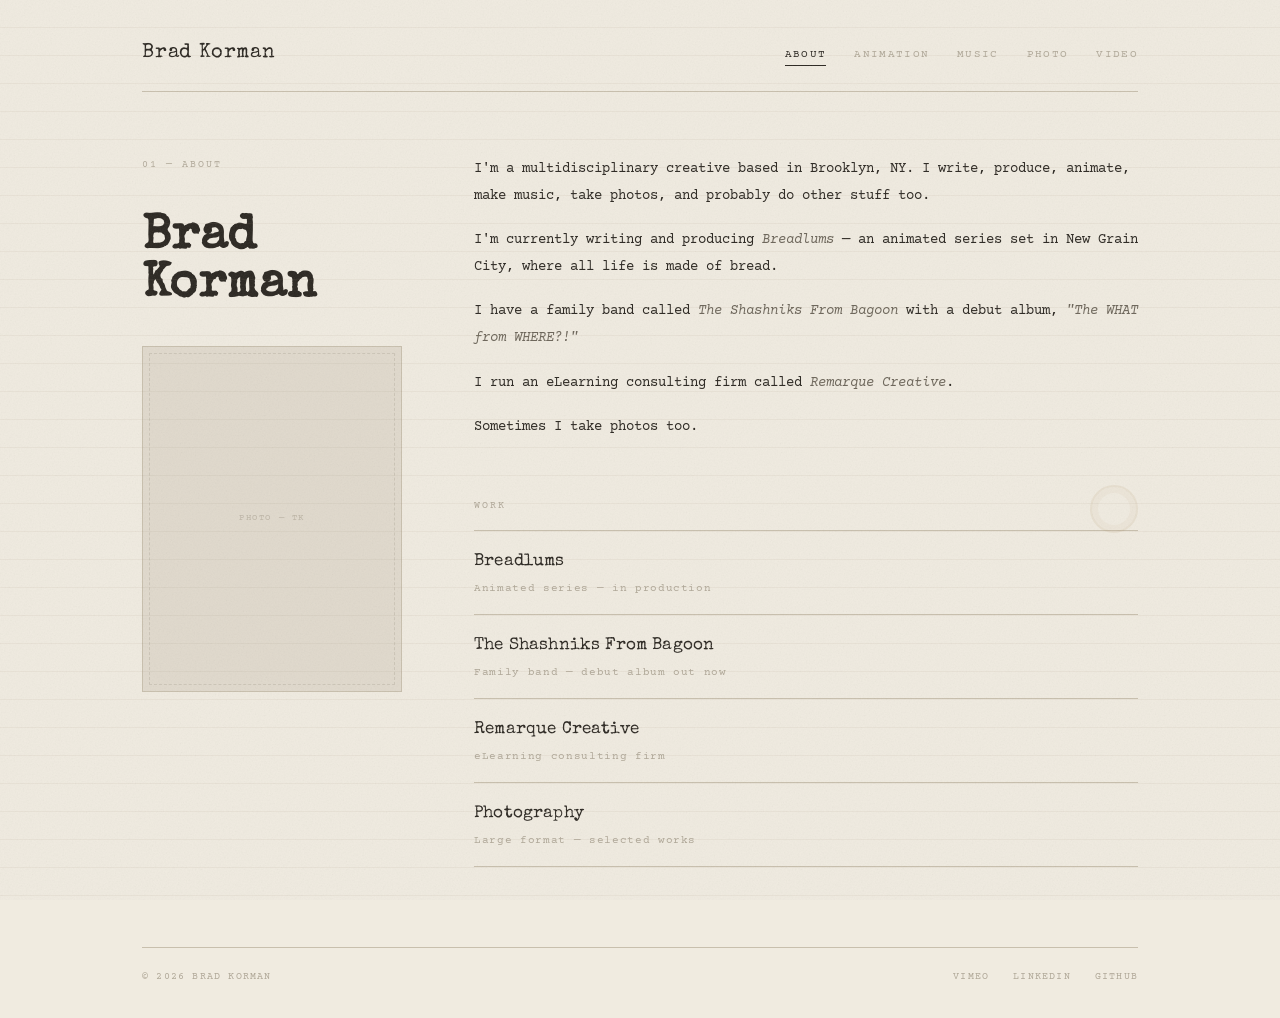
==== about.html @ 0c5d9c8d "site refresh" ====
<!DOCTYPE html>
<html lang="en">
<head>
  <meta charset="UTF-8">
  <meta name="viewport" content="width=device-width, initial-scale=1.0">
  <meta name="description" content="About Brad Korman — multidisciplinary creative based in Brooklyn, NY.">
  <title>Brad Korman — About</title>
  <link rel="preconnect" href="https://fonts.googleapis.com">
  <link rel="preconnect" href="https://fonts.gstatic.com" crossorigin>
  <link href="https://fonts.googleapis.com/css2?family=Special+Elite&family=Courier+Prime:ital,wght@0,400;0,700;1,400&display=swap" rel="stylesheet">
  <link rel="stylesheet" href="style.css">
  <style>
    main {
      padding: 64px 0 80px;
      display: grid;
      grid-template-columns: 260px 1fr;
      gap: 72px;
      align-items: start;
    }

    /* Photo block — swap img tag in when you have a headshot */
    .photo-block {
      width: 100%;
      aspect-ratio: 3 / 4;
      background: #e0d9cc;
      border: 1px solid var(--rule);
      display: flex;
      flex-direction: column;
      align-items: center;
      justify-content: center;
      gap: 10px;
      position: relative;
      overflow: hidden;
      margin-top: 36px; /* align with right column top */
    }

    /* Dashed inner border for placeholder feel */
    .photo-block::before {
      content: '';
      position: absolute;
      inset: 6px;
      border: 1px dashed var(--ink-faint);
      opacity: 0.4;
    }

    .photo-placeholder-label {
      font-size: 9px;
      letter-spacing: 0.18em;
      color: var(--ink-faint);
      text-transform: uppercase;
      opacity: 0.7;
      position: relative;
      z-index: 1;
    }

    /* To add your headshot later, replace .photo-block contents with:
       <img src="images/headshot.jpg" alt="Brad Korman"
            style="width:100%; height:100%; object-fit:cover; display:block;">
    */

    /* Bio text */
    .bio {
      color: var(--ink);
      font-size: 14px;
      line-height: 1.9;
      margin-bottom: 56px;
    }

    .bio p + p { margin-top: 18px; }

    .bio em {
      font-style: italic;
      color: var(--ink-mid);
    }

    /* Projects list */
    .projects-section {
      position: relative;
    }

    /* Coffee stain — purely decorative */
    .stain {
      display: inline-block;
      width: 48px;
      height: 48px;
      border-radius: 50%;
      border: 2px solid rgba(160,130,80,0.12);
      box-shadow: inset 0 0 0 6px rgba(160,130,80,0.06);
      position: absolute;
      top: -12px;
      right: 0;
      pointer-events: none;
    }

    .projects-label {
      font-size: 10px;
      letter-spacing: 0.2em;
      color: var(--ink-faint);
      text-transform: uppercase;
      margin-bottom: 16px;
    }

    .project-list {
      border-top: 1px solid var(--rule);
    }

    .project-item {
      display: grid;
      grid-template-columns: 1fr auto;
      align-items: center;
      gap: 12px;
      padding: 16px 0;
      border-bottom: 1px solid var(--rule);
      text-decoration: none;
      transition: padding-left 0.15s;
    }

    .project-item:hover { padding-left: 4px; }
    .project-item:hover .project-name { color: var(--ink-mid); }
    .project-item:hover .project-arrow { opacity: 1; }

    .project-name {
      font-family: 'Special Elite', cursive;
      font-size: 17px;
      color: var(--ink);
      display: block;
      margin-bottom: 2px;
      transition: color 0.15s;
      letter-spacing: 0.01em;
    }

    .project-desc {
      font-size: 11px;
      letter-spacing: 0.06em;
      color: var(--ink-faint);
      display: block;
    }

    .project-arrow {
      font-size: 12px;
      color: var(--ink-mid);
      opacity: 0;
      transition: opacity 0.15s;
    }
  </style>
</head>
<body>
  <div class="page">
    <header>
      <a href="index.html" class="site-id">Brad Korman</a>
      <nav class="top-nav" aria-label="Site navigation">
        <a href="about.html" class="active">About</a>
        <a href="animation.html">Animation</a>
        <a href="music.html">Music</a>
        <a href="photo.html">Photo</a>
        <a href="video.html">Video</a>
      </nav>
    </header>

    <main class="fadein">
      <!-- Left column: label, name, photo -->
      <div>
        <span class="page-label">01 — About</span>
        <h1 class="page-title">Brad<br>Korman</h1>
        <div class="photo-block" aria-label="Photo coming soon">
          <span class="photo-placeholder-label">Photo — TK</span>
        </div>
      </div>

      <!-- Right column: bio + project list -->
      <div>
        <div class="bio">
          <p>I'm a multidisciplinary creative based in Brooklyn, NY. I write, produce, animate, make music, take photos, and probably do other stuff too.</p>
          <p>I'm currently writing and producing <em>Breadlums</em> — an animated series set in New Grain City, where all life is made of bread.</p>
          <p>I have a family band called <em>The Shashniks From Bagoon</em> with a debut album, <em>"The WHAT from WHERE?!"</em></p>
          <p>I run an eLearning consulting firm called <em>Remarque Creative</em>.</p>
          <p>Sometimes I take photos too.</p>
        </div>

        <div class="projects-section">
          <div class="stain" aria-hidden="true"></div>
          <p class="projects-label">Work</p>
          <div class="project-list">
            <a href="animation.html" class="project-item">
              <div>
                <span class="project-name">Breadlums</span>
                <span class="project-desc">Animated series — in production</span>
              </div>
              <span class="project-arrow">↗</span>
            </a>
            <a href="music.html" class="project-item">
              <div>
                <span class="project-name">The Shashniks From Bagoon</span>
                <span class="project-desc">Family band — debut album out now</span>
              </div>
              <span class="project-arrow">↗</span>
            </a>
            <a href="https://remarque-creative.com" target="_blank" class="project-item">
              <div>
                <span class="project-name">Remarque Creative</span>
                <span class="project-desc">eLearning consulting firm</span>
              </div>
              <span class="project-arrow">↗</span>
            </a>
            <a href="photo.html" class="project-item">
              <div>
                <span class="project-name">Photography</span>
                <span class="project-desc">Large format — selected works</span>
              </div>
              <span class="project-arrow">↗</span>
            </a>
          </div>
        </div>
      </div>
    </main>

    <footer>
      <span class="footer-left">© 2026 Brad Korman</span>
      <div class="footer-links">
        <a href="https://vimeo.com/remarquecreative" target="_blank">Vimeo</a>
        <a href="https://www.linkedin.com/in/brad-korman/" target="_blank">LinkedIn</a>
        <a href="https://github.com/MadNeat-O" target="_blank">GitHub</a>
      </div>
    </footer>
  </div>
</body>
</html>
---- style.css ----
/* ============================================================
   Brad Korman — bradkorman.co
   Shared stylesheet for all pages
   Fonts: Special Elite (display), Courier Prime (body)
   ============================================================ */

/* --- Reset --- */
*, *::before, *::after {
  box-sizing: border-box;
  margin: 0;
  padding: 0;
}

/* --- Variables --- */
:root {
  --bg:       #f0ebe0;  /* warm paper background */
  --ink:      #2a2620;  /* near-black ink */
  --ink-mid:  #6b6458;  /* mid-tone ink */
  --ink-faint:#b0a898;  /* faint/muted ink */
  --rule:     #c8bfad;  /* borders and rules */
}

/* --- Base --- */
html, body {
  min-height: 100%;
  background: var(--bg);
  color: var(--ink);
  font-family: 'Courier Prime', monospace;
  font-size: 14px;
  line-height: 1.75;
}

/* Paper grain texture overlay */
body::before {
  content: '';
  position: fixed;
  inset: 0;
  background-image: url("data:image/svg+xml,%3Csvg xmlns='http://www.w3.org/2000/svg' width='300' height='300'%3E%3Cfilter id='paper'%3E%3CfeTurbulence type='fractalNoise' baseFrequency='0.65' numOctaves='6' stitchTiles='stitch'/%3E%3CfeColorMatrix type='saturate' values='0'/%3E%3C/filter%3E%3Crect width='300' height='300' filter='url(%23paper)' opacity='0.09'/%3E%3C/svg%3E");
  background-size: 300px 300px;
  pointer-events: none;
  z-index: 998;
}

/* Subtle ruled-paper lines */
body::after {
  content: '';
  position: fixed;
  inset: 0;
  background-image: repeating-linear-gradient(
    180deg,
    transparent 0px,
    transparent 27px,
    rgba(160,145,120,0.09) 27px,
    rgba(160,145,120,0.09) 28px
  );
  pointer-events: none;
  z-index: 997;
}

/* --- Page wrapper --- */
.page {
  min-height: 100vh;
  display: grid;
  grid-template-rows: auto 1fr auto;
  padding: 0 52px;
  max-width: 1100px;
  margin: 0 auto;
  position: relative;
}

/* --- Header --- */
header {
  padding: 36px 0 20px;
  display: flex;
  justify-content: space-between;
  align-items: baseline;
  border-bottom: 1px solid var(--rule);
}

.site-id {
  font-family: 'Special Elite', cursive;
  font-size: 20px;
  letter-spacing: 0.04em;
  color: var(--ink);
  text-decoration: none;
}

/* Top nav (interior pages) */
nav.top-nav {
  display: flex;
  gap: 28px;
}

nav.top-nav a {
  font-family: 'Courier Prime', monospace;
  font-size: 11px;
  letter-spacing: 0.12em;
  color: var(--ink-faint);
  text-decoration: none;
  text-transform: uppercase;
  transition: color 0.15s;
}

nav.top-nav a:hover    { color: var(--ink-mid); }
nav.top-nav a.active   { color: var(--ink); border-bottom: 1px solid var(--ink); padding-bottom: 1px; }

/* Header tag (homepage) */
.header-tag {
  font-size: 10px;
  letter-spacing: 0.14em;
  color: var(--ink-faint);
  text-transform: uppercase;
  text-align: right;
  line-height: 1.6;
}

/* --- Footer --- */
footer {
  padding: 20px 0 32px;
  border-top: 1px solid var(--rule);
  display: flex;
  justify-content: space-between;
  align-items: center;
}

.footer-left {
  font-size: 10px;
  letter-spacing: 0.12em;
  color: var(--ink-faint);
  text-transform: uppercase;
}

.footer-links {
  display: flex;
  gap: 24px;
}

.footer-links a {
  font-size: 10px;
  letter-spacing: 0.12em;
  color: var(--ink-faint);
  text-decoration: none;
  text-transform: uppercase;
  transition: color 0.15s;
}

.footer-links a:hover { color: var(--ink); }

/* --- Shared typography --- */
.page-label {
  font-size: 10px;
  letter-spacing: 0.2em;
  color: var(--ink-faint);
  text-transform: uppercase;
  margin-bottom: 40px;
  display: block;
}

.page-title {
  font-family: 'Special Elite', cursive;
  font-size: 48px;
  line-height: 1;
  color: var(--ink);
  letter-spacing: 0.01em;
}

/* --- Shared components --- */

/* Tags */
.tag {
  font-size: 9px;
  letter-spacing: 0.12em;
  text-transform: uppercase;
  color: var(--ink-mid);
  border: 1px solid var(--rule);
  padding: 3px 8px;
  font-family: 'Courier Prime', monospace;
}

/* External link with underline */
.visit-link {
  display: inline-flex;
  align-items: center;
  gap: 8px;
  font-size: 11px;
  letter-spacing: 0.15em;
  text-transform: uppercase;
  color: var(--ink);
  text-decoration: none;
  border-bottom: 1px solid var(--ink);
  padding-bottom: 2px;
  transition: color 0.15s, border-color 0.15s;
}

.visit-link:hover {
  color: var(--ink-mid);
  border-color: var(--ink-mid);
}

/* Page fade-in animation */
@keyframes fadein {
  from { opacity: 0; transform: translateY(8px); }
  to   { opacity: 1; transform: translateY(0); }
}

.fadein {
  animation: fadein 0.35s ease-out forwards;
}
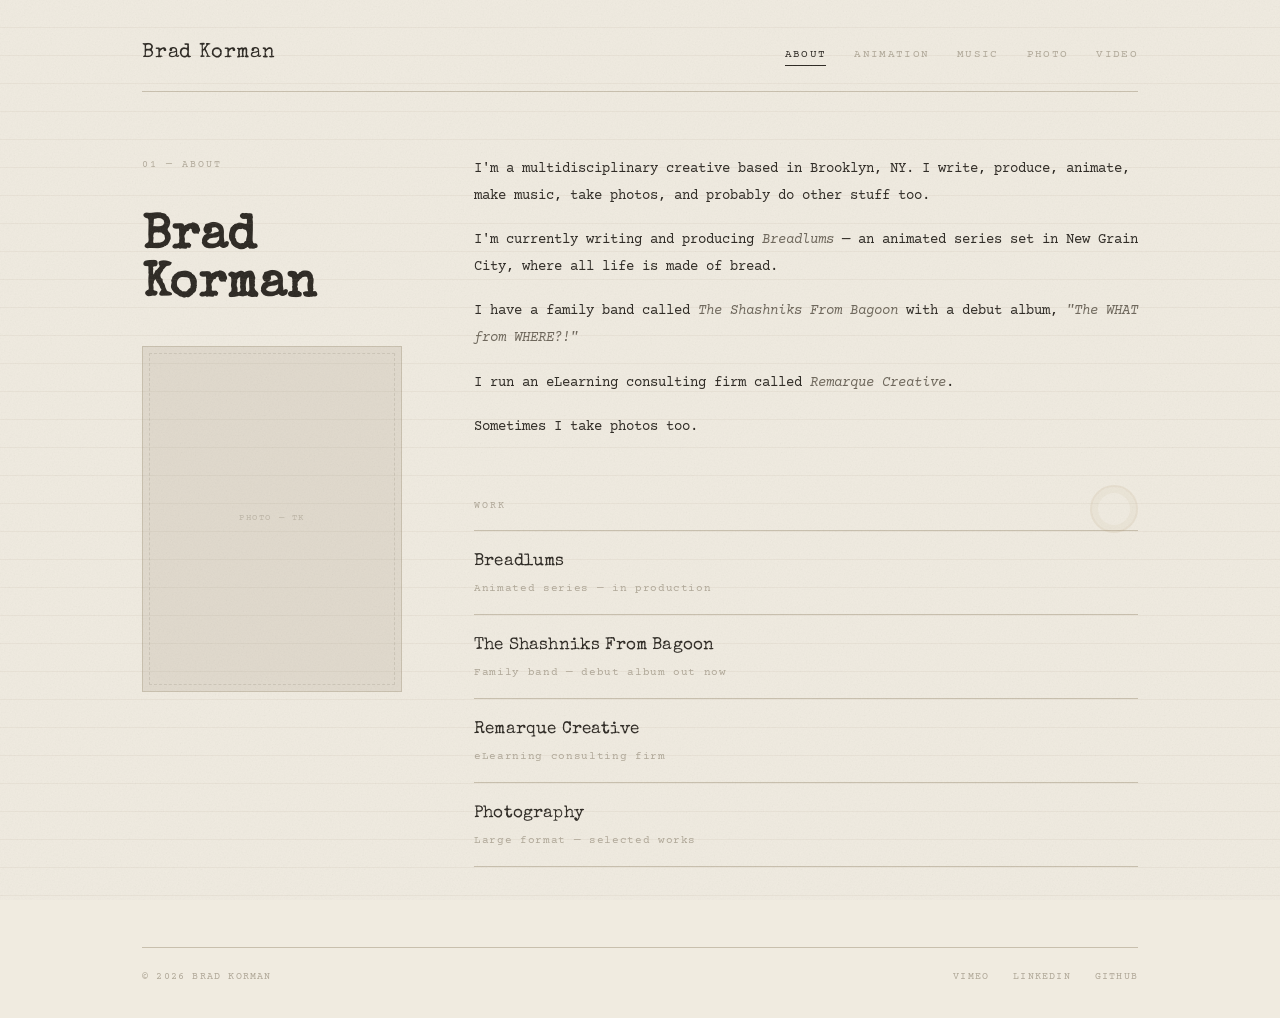
==== commit 94c0abdb: "responsive styling" ====
--- a/about.html
+++ b/about.html
@@ -157,7 +157,7 @@
       </nav>
     </header>
 
-    <main class="fadein">
+    <main class="fadein about-main">
       <!-- Left column: label, name, photo -->
       <div>
         <span class="page-label">01 — About</span>
--- a/style.css
+++ b/style.css
@@ -206,3 +206,256 @@
 .fadein {
   animation: fadein 0.35s ease-out forwards;
 }
+
+/* ============================================================
+   RESPONSIVE — Mobile styles
+   Breakpoint: 768px and below
+   ============================================================ */
+
+@media (max-width: 768px) {
+
+  /* --- Page padding --- */
+  .page {
+    padding: 0 24px;
+  }
+
+  /* --- Header --- */
+  header {
+    padding: 24px 0 16px;
+    flex-direction: column;
+    gap: 16px;
+    align-items: flex-start;
+  }
+
+  /* Nav wraps and uses smaller text */
+  nav.top-nav {
+    gap: 16px;
+    flex-wrap: wrap;
+  }
+
+  nav.top-nav a {
+    font-size: 10px;
+    letter-spacing: 0.08em;
+  }
+
+  /* --- Page title --- */
+  .page-title {
+    font-size: 36px;
+  }
+
+  /* --- Footer --- */
+  footer {
+    flex-direction: column;
+    align-items: flex-start;
+    gap: 12px;
+    padding: 16px 0 28px;
+  }
+
+  .footer-links {
+    gap: 16px;
+  }
+}
+
+/* ============================================================
+   RESPONSIVE — Homepage (index.html)
+   ============================================================ */
+
+@media (max-width: 768px) {
+
+  /* Stack two columns */
+  main.home-main {
+    grid-template-columns: 1fr;
+    gap: 40px;
+    padding: 48px 0 60px;
+  }
+
+  /* Scale down the big name */
+  .headline {
+    font-size: clamp(52px, 16vw, 80px);
+    margin-bottom: 24px;
+  }
+
+  .tagline {
+    font-size: 13px;
+    max-width: 100%;
+  }
+
+  /* Nav list tighter on mobile */
+  .nav-list a {
+    padding: 16px 0;
+  }
+
+  .nav-label {
+    font-size: 24px;
+  }
+
+  .nav-desc {
+    display: none; /* hide side hints on small screens */
+  }
+
+  /* Hide stamp on mobile */
+  .stamp {
+    display: none;
+  }
+}
+
+/* ============================================================
+   RESPONSIVE — About (about.html)
+   ============================================================ */
+
+@media (max-width: 768px) {
+
+  /* Stack two columns */
+  main.about-main {
+    grid-template-columns: 1fr;
+    gap: 40px;
+    padding: 48px 0 60px;
+  }
+
+  /* Photo block shorter on mobile */
+  .photo-block {
+    aspect-ratio: 4 / 3;
+    margin-top: 0;
+  }
+
+  .bio {
+    margin-bottom: 40px;
+  }
+
+  /* Hide coffee stain on mobile */
+  .stain {
+    display: none;
+  }
+}
+
+/* ============================================================
+   RESPONSIVE — Animation (animation.html)
+   ============================================================ */
+
+@media (max-width: 768px) {
+
+  main.animation-main {
+    padding: 48px 0 60px;
+  }
+
+  /* Stack info + video vertically */
+  .video-layout {
+    grid-template-columns: 1fr;
+    gap: 32px;
+  }
+
+  /* Vertical video: cap the height so it doesn't take the whole screen */
+  .video-wrap-vertical {
+    padding-top: 0;
+    height: 480px;
+  }
+
+  .project-header {
+    flex-direction: column;
+    gap: 4px;
+    align-items: flex-start;
+  }
+
+  .project-name {
+    font-size: 26px;
+  }
+
+  .more-section {
+    flex-direction: column;
+    gap: 16px;
+    align-items: flex-start;
+  }
+}
+
+/* ============================================================
+   RESPONSIVE — Music (music.html)
+   ============================================================ */
+
+@media (max-width: 768px) {
+
+  main.music-main {
+    padding: 48px 0 60px;
+  }
+
+  .content-layout {
+    grid-template-columns: 1fr;
+    gap: 40px;
+  }
+
+  .more-section {
+    flex-direction: column;
+    gap: 16px;
+    align-items: flex-start;
+  }
+}
+
+/* ============================================================
+   RESPONSIVE — Photo (photo.html)
+   ============================================================ */
+
+@media (max-width: 768px) {
+
+  main.photo-main {
+    padding: 48px 0 60px;
+  }
+
+  .page-header {
+    flex-direction: column;
+    gap: 8px;
+    align-items: flex-start;
+  }
+
+  .page-context {
+    text-align: left;
+  }
+
+  /* 2-column grid on mobile */
+  .photo-grid {
+    grid-template-columns: repeat(2, 1fr);
+    gap: 2px;
+  }
+
+  /* Wide items still span 2 on mobile (works fine at 2-col) */
+  .photo-item.wide {
+    grid-column: span 2;
+  }
+
+  /* Lightbox nav arrows closer to center on small screens */
+  .lightbox-prev { left: 8px; }
+  .lightbox-next { right: 8px; }
+}
+
+/* ============================================================
+   RESPONSIVE — Video (video.html)
+   ============================================================ */
+
+@media (max-width: 768px) {
+
+  main.video-main {
+    padding: 48px 0 60px;
+  }
+
+  /* Stack video entries, disable the flip alternation */
+  .video-entry,
+  .video-entry.flip {
+    grid-template-columns: 1fr;
+    direction: ltr;
+    gap: 24px;
+    padding: 32px 0;
+  }
+
+  .video-entry .video-info,
+  .video-entry.flip .video-info {
+    direction: ltr;
+  }
+
+  .video-title {
+    font-size: 18px;
+  }
+
+  .archive-note {
+    flex-direction: column;
+    gap: 16px;
+    align-items: flex-start;
+  }
+}
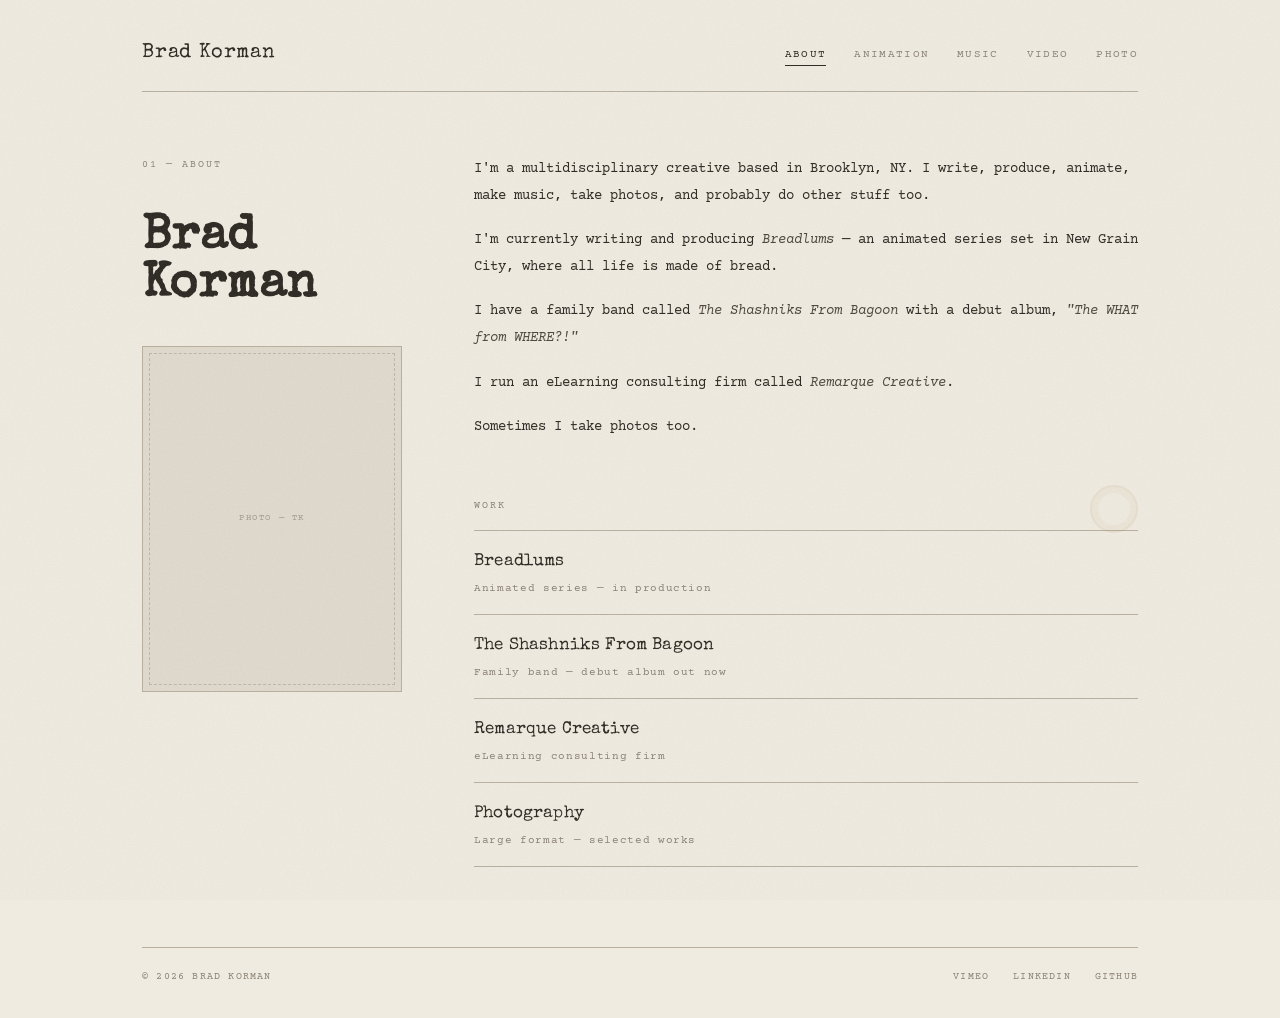
==== commit 591587c5: "updated video page and styles" ====
--- a/about.html
+++ b/about.html
@@ -152,8 +152,8 @@
         <a href="about.html" class="active">About</a>
         <a href="animation.html">Animation</a>
         <a href="music.html">Music</a>
+        <a href="video.html">Video</a>
         <a href="photo.html">Photo</a>
-        <a href="video.html">Video</a>
       </nav>
     </header>
 
--- a/style.css
+++ b/style.css
@@ -15,9 +15,9 @@
 :root {
   --bg:       #f0ebe0;  /* warm paper background */
   --ink:      #2a2620;  /* near-black ink */
-  --ink-mid:  #6b6458;  /* mid-tone ink */
-  --ink-faint:#b0a898;  /* faint/muted ink */
-  --rule:     #c8bfad;  /* borders and rules */
+  --ink-mid:  #4a4438;  /* mid-tone ink — darker for contrast */
+  --ink-faint:#8a8275;  /* faint/muted ink — darker for contrast */
+  --rule:     #b8af9d;  /* borders and rules — slightly darker */
 }
 
 /* --- Base --- */
@@ -41,21 +41,7 @@
   z-index: 998;
 }
 
-/* Subtle ruled-paper lines */
-body::after {
-  content: '';
-  position: fixed;
-  inset: 0;
-  background-image: repeating-linear-gradient(
-    180deg,
-    transparent 0px,
-    transparent 27px,
-    rgba(160,145,120,0.09) 27px,
-    rgba(160,145,120,0.09) 28px
-  );
-  pointer-events: none;
-  z-index: 997;
-}
+/* Ruled lines removed */
 
 /* --- Page wrapper --- */
 .page {
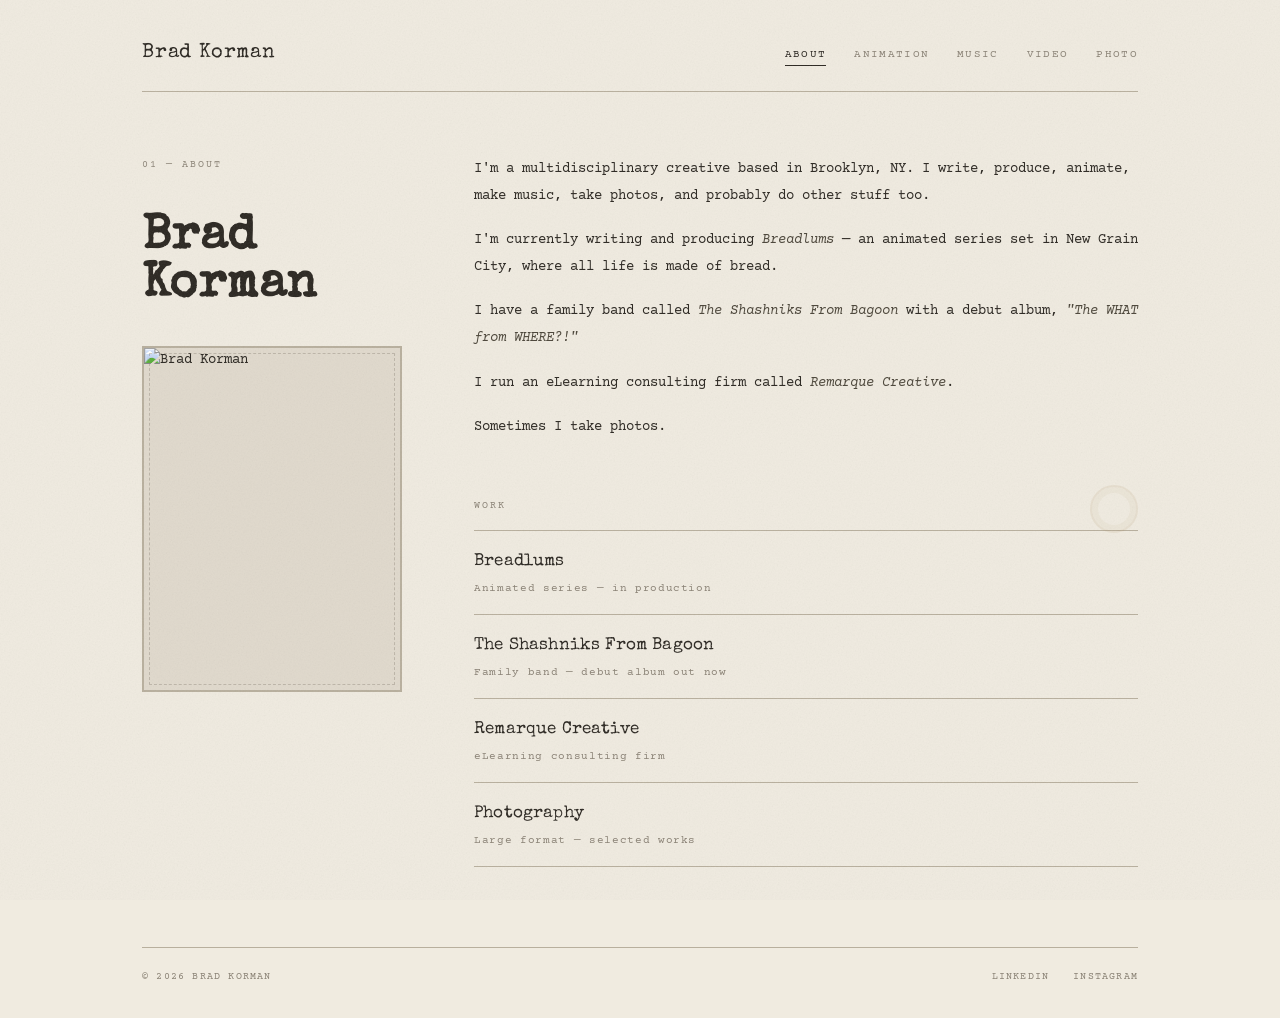
==== commit e3c5aef6: "updated footer links and photo" ====
--- a/about.html
+++ b/about.html
@@ -163,7 +163,8 @@
         <span class="page-label">01 — About</span>
         <h1 class="page-title">Brad<br>Korman</h1>
         <div class="photo-block" aria-label="Photo coming soon">
-          <span class="photo-placeholder-label">Photo — TK</span>
+          <img src="images/headshot.jpg" alt="Brad Korman"
+              style="width:100%; aspect-ratio:3/4; object-fit:cover; display:block; border:1px solid var(--rule);">
         </div>
       </div>
 
@@ -174,7 +175,7 @@
           <p>I'm currently writing and producing <em>Breadlums</em> — an animated series set in New Grain City, where all life is made of bread.</p>
           <p>I have a family band called <em>The Shashniks From Bagoon</em> with a debut album, <em>"The WHAT from WHERE?!"</em></p>
           <p>I run an eLearning consulting firm called <em>Remarque Creative</em>.</p>
-          <p>Sometimes I take photos too.</p>
+          <p>Sometimes I take photos.</p>
         </div>
 
         <div class="projects-section">
@@ -217,9 +218,8 @@
     <footer>
       <span class="footer-left">© 2026 Brad Korman</span>
       <div class="footer-links">
-        <a href="https://vimeo.com/remarquecreative" target="_blank">Vimeo</a>
         <a href="https://www.linkedin.com/in/brad-korman/" target="_blank">LinkedIn</a>
-        <a href="https://github.com/MadNeat-O" target="_blank">GitHub</a>
+        <a href="https://www.instagram.com/bkfrmbk/" target="_blank">Instagram</a>
       </div>
     </footer>
   </div>
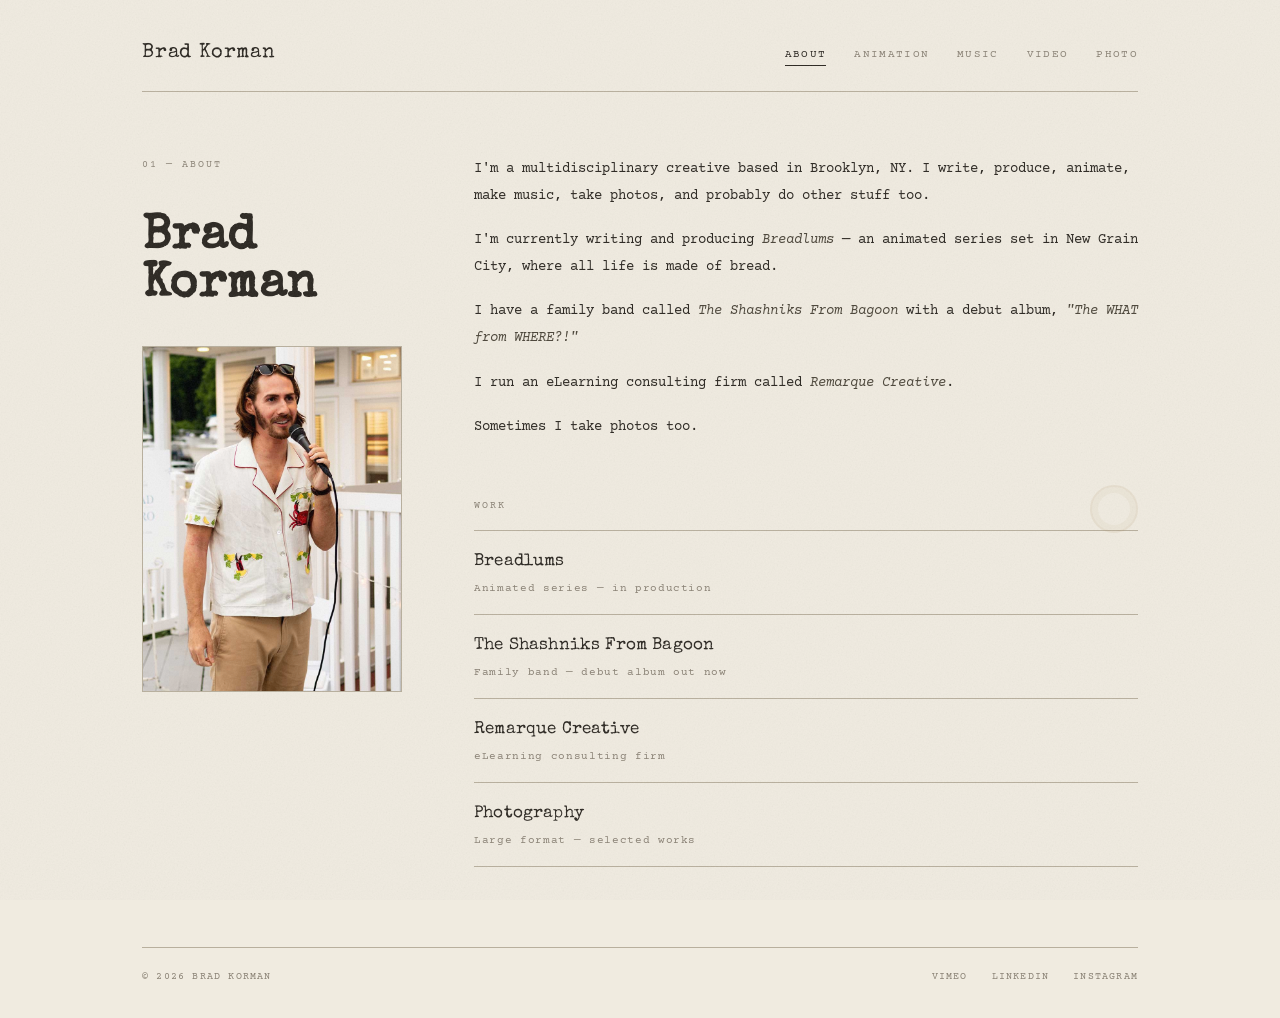
==== commit 96891d81: "updated mobile view of music and video and footer links" ====
--- a/about.html
+++ b/about.html
@@ -162,10 +162,8 @@
       <div>
         <span class="page-label">01 — About</span>
         <h1 class="page-title">Brad<br>Korman</h1>
-        <div class="photo-block" aria-label="Photo coming soon">
-          <img src="images/headshot.jpg" alt="Brad Korman"
-              style="width:100%; aspect-ratio:3/4; object-fit:cover; display:block; border:1px solid var(--rule);">
-        </div>
+        <img src="images/headshot.jpg" alt="Brad Korman"
+             style="width:100%; aspect-ratio:3/4; object-fit:cover; display:block; border:1px solid var(--rule); margin-top: 36px;">
       </div>
 
       <!-- Right column: bio + project list -->
@@ -175,7 +173,7 @@
           <p>I'm currently writing and producing <em>Breadlums</em> — an animated series set in New Grain City, where all life is made of bread.</p>
           <p>I have a family band called <em>The Shashniks From Bagoon</em> with a debut album, <em>"The WHAT from WHERE?!"</em></p>
           <p>I run an eLearning consulting firm called <em>Remarque Creative</em>.</p>
-          <p>Sometimes I take photos.</p>
+          <p>Sometimes I take photos too.</p>
         </div>
 
         <div class="projects-section">
@@ -218,6 +216,7 @@
     <footer>
       <span class="footer-left">© 2026 Brad Korman</span>
       <div class="footer-links">
+        <a href="https://vimeo.com/remarquecreative" target="_blank">Vimeo</a>
         <a href="https://www.linkedin.com/in/brad-korman/" target="_blank">LinkedIn</a>
         <a href="https://www.instagram.com/bkfrmbk/" target="_blank">Instagram</a>
       </div>
--- a/style.css
+++ b/style.css
@@ -368,6 +368,10 @@
     gap: 40px;
   }
 
+  /* On mobile: Spotify embed (second child) appears first, text second */
+  .content-layout > *:first-child { order: 2; }
+  .content-layout > *:last-child  { order: 1; }
+
   .more-section {
     flex-direction: column;
     gap: 16px;
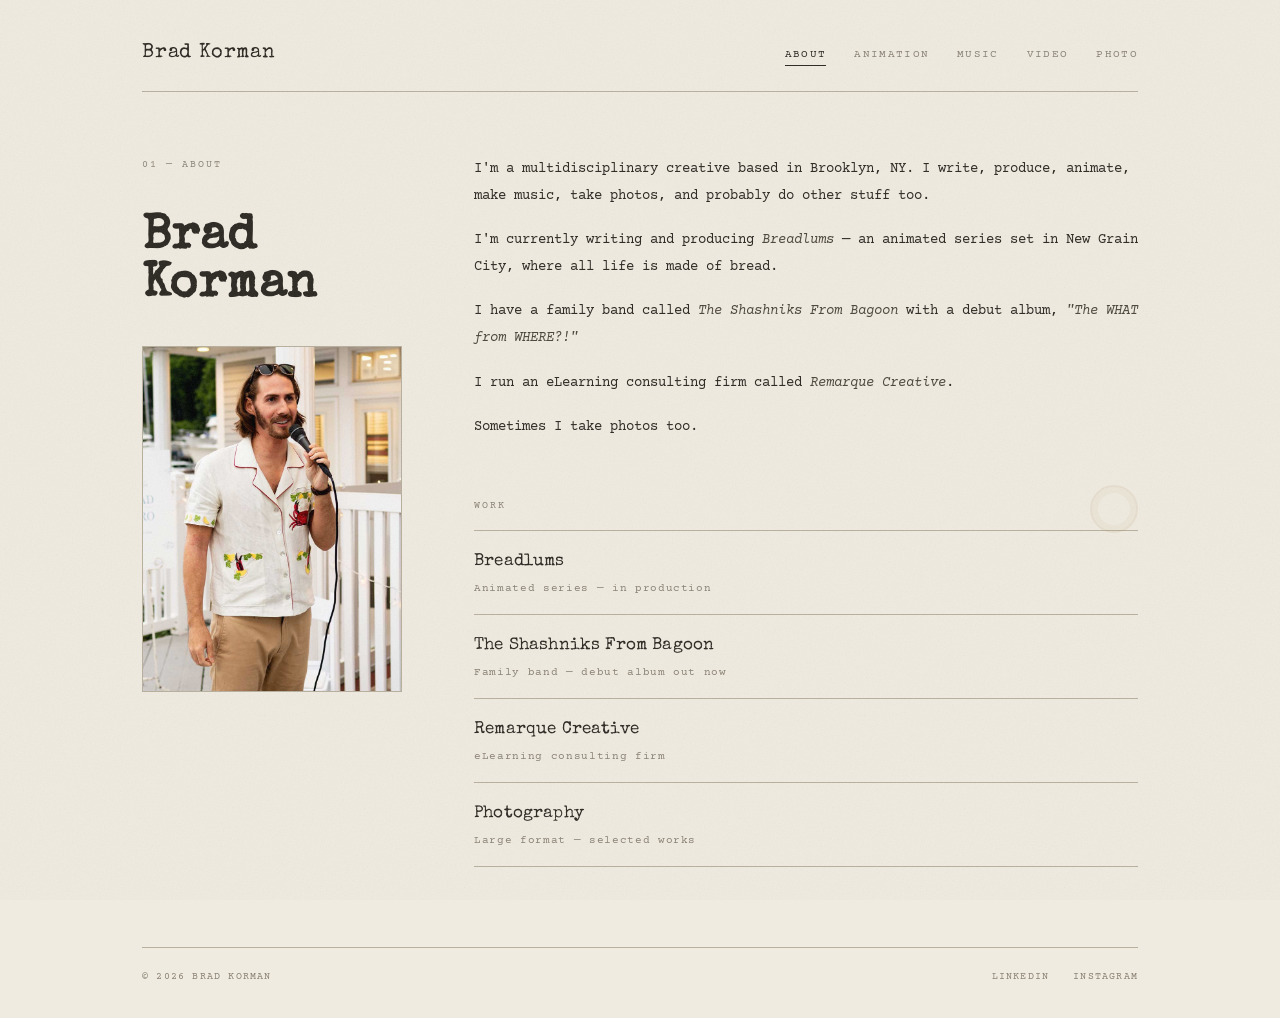
==== commit 1099d258: "fixing mobile view" ====
--- a/about.html
+++ b/about.html
@@ -216,7 +216,6 @@
     <footer>
       <span class="footer-left">© 2026 Brad Korman</span>
       <div class="footer-links">
-        <a href="https://vimeo.com/remarquecreative" target="_blank">Vimeo</a>
         <a href="https://www.linkedin.com/in/brad-korman/" target="_blank">LinkedIn</a>
         <a href="https://www.instagram.com/bkfrmbk/" target="_blank">Instagram</a>
       </div>
--- a/style.css
+++ b/style.css
@@ -28,6 +28,7 @@
   font-family: 'Courier Prime', monospace;
   font-size: 14px;
   line-height: 1.75;
+  overflow-x: hidden;
 }
 
 /* Paper grain texture overlay */
@@ -326,8 +327,15 @@
 
   /* Stack info + video vertically */
   .video-layout {
-    grid-template-columns: 1fr;
+    display: flex;
+    flex-direction: column;
     gap: 32px;
+    min-width: 0;
+  }
+
+  .video-layout > * {
+    width: 100%;
+    min-width: 0;
   }
 
   /* Vertical video: cap the height so it doesn't take the whole screen */
@@ -364,8 +372,15 @@
   }
 
   .content-layout {
-    grid-template-columns: 1fr;
+    display: flex;
+    flex-direction: column;
     gap: 40px;
+    min-width: 0;
+  }
+
+  .content-layout > * {
+    min-width: 0;
+    width: 100%;
   }
 
   /* On mobile: Spotify embed (second child) appears first, text second */
